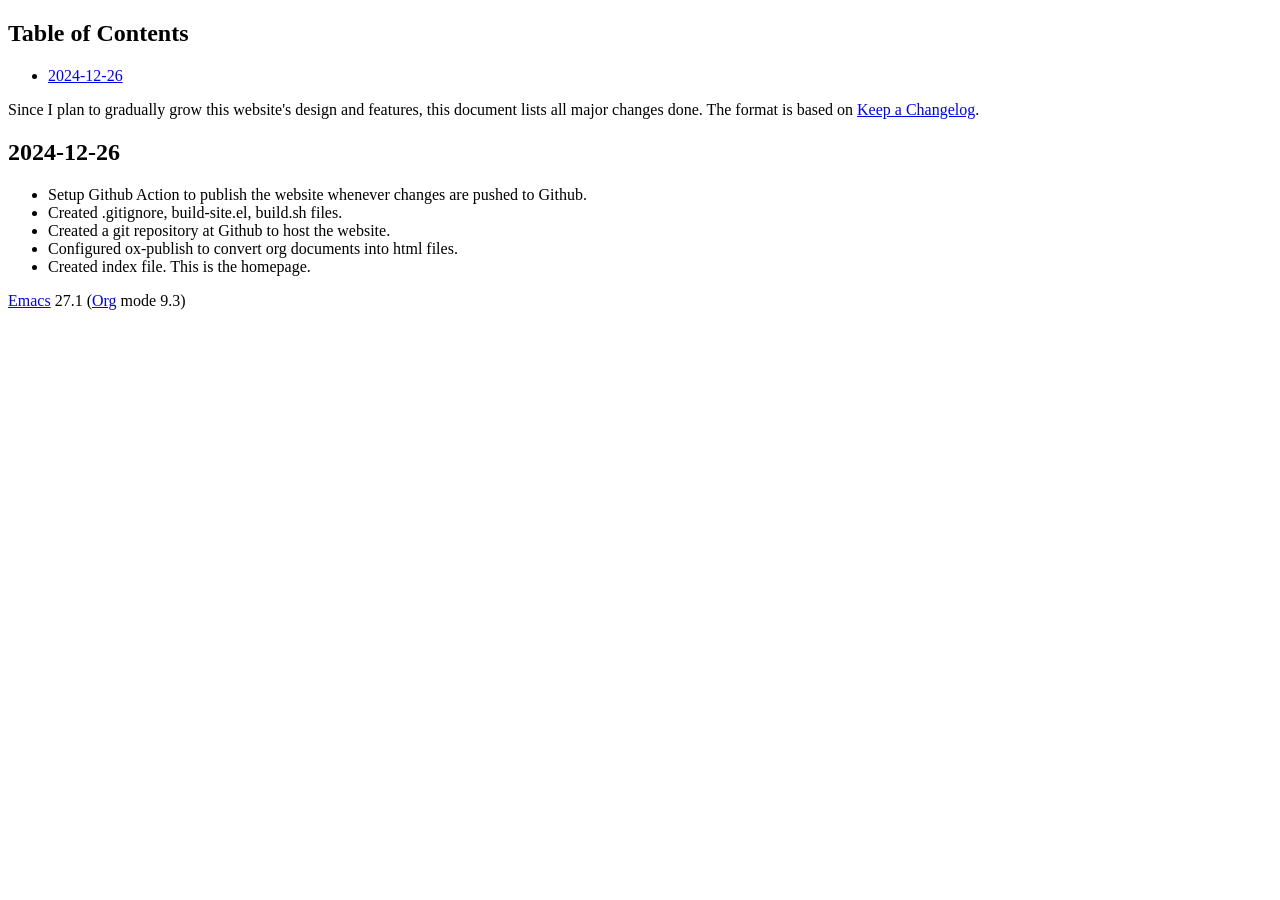
==== changelog.html @ 6bccfcea "Deploying to gh-pages from @ indersen/indersen.github.io@fc3bd8e1f8029aa47ef9db8e1922f988f8a9de98 🚀" ====
<?xml version="1.0" encoding="utf-8"?>
<!DOCTYPE html PUBLIC "-//W3C//DTD XHTML 1.0 Strict//EN"
"http://www.w3.org/TR/xhtml1/DTD/xhtml1-strict.dtd">
<html xmlns="http://www.w3.org/1999/xhtml" lang="en" xml:lang="en">
<head>
<meta http-equiv="Content-Type" content="text/html;charset=utf-8" />
<meta name="viewport" content="width=device-width, initial-scale=1" />
<title>&lrm;</title>
<meta name="generator" content="Org mode" />
</head>
<body>
<div id="content">
<div id="table-of-contents">
<h2>Table of Contents</h2>
<div id="text-table-of-contents">
<ul>
<li><a href="#org8bebf7e">2024-12-26</a></li>
</ul>
</div>
</div>
<p>
Since I plan to gradually grow this website's design and features, this document lists all major changes done. The format is based on <a href="https://keepachangelog.com/en/1.1.0/">Keep a Changelog</a>.
</p>

<div id="outline-container-org8bebf7e" class="outline-2">
<h2 id="org8bebf7e">2024-12-26</h2>
<div class="outline-text-2" id="text-org8bebf7e">
<ul class="org-ul">
<li>Setup Github Action to publish the website whenever changes are pushed to Github.</li>
<li>Created .gitignore, build-site.el, build.sh files.</li>
<li>Created a git repository at Github to host the website.</li>
<li>Configured ox-publish to convert org documents into html files.</li>
<li>Created index file. This is the homepage.</li>
</ul>
</div>
</div>
</div>
<div id="postamble" class="status">
<p class="creator"><a href="https://www.gnu.org/software/emacs/">Emacs</a> 27.1 (<a href="https://orgmode.org">Org</a> mode 9.3)</p>
</div>
</body>
</html>
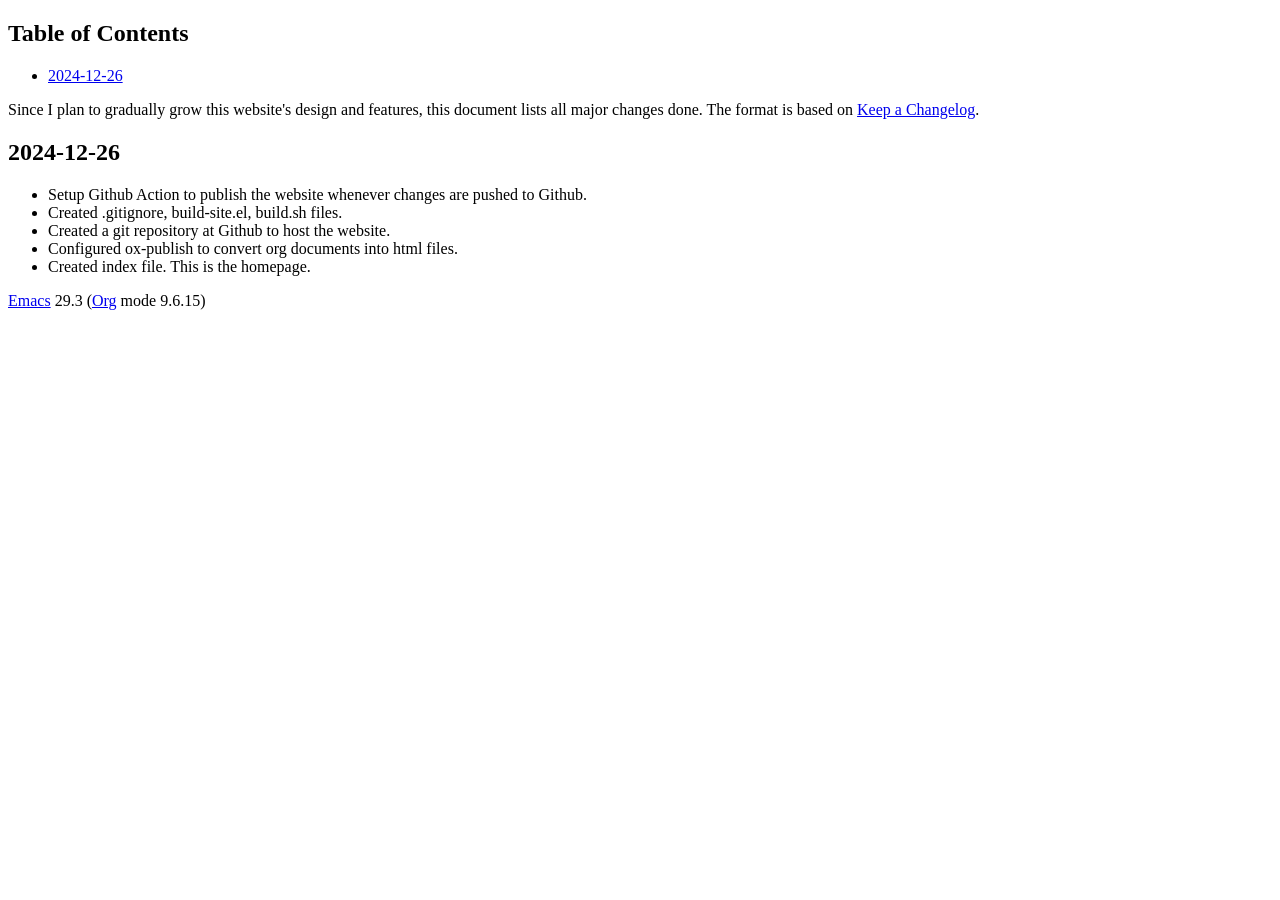
==== commit 05830289: "Deploying to gh-pages from @ indersen/indersen.github.io@563b276b4f107ef0177e2a74f0772033485f484f 🚀" ====
--- a/changelog.html
+++ b/changelog.html
@@ -6,15 +6,15 @@
 <meta http-equiv="Content-Type" content="text/html;charset=utf-8" />
 <meta name="viewport" content="width=device-width, initial-scale=1" />
 <title>&lrm;</title>
-<meta name="generator" content="Org mode" />
+<meta name="generator" content="Org Mode" />
 </head>
 <body>
-<div id="content">
-<div id="table-of-contents">
+<div id="content" class="content">
+<div id="table-of-contents" role="doc-toc">
 <h2>Table of Contents</h2>
-<div id="text-table-of-contents">
+<div id="text-table-of-contents" role="doc-toc">
 <ul>
-<li><a href="#org8bebf7e">2024-12-26</a></li>
+<li><a href="#orgedb59e1">2024-12-26</a></li>
 </ul>
 </div>
 </div>
@@ -22,9 +22,9 @@
 Since I plan to gradually grow this website's design and features, this document lists all major changes done. The format is based on <a href="https://keepachangelog.com/en/1.1.0/">Keep a Changelog</a>.
 </p>
 
-<div id="outline-container-org8bebf7e" class="outline-2">
-<h2 id="org8bebf7e">2024-12-26</h2>
-<div class="outline-text-2" id="text-org8bebf7e">
+<div id="outline-container-orgedb59e1" class="outline-2">
+<h2 id="orgedb59e1">2024-12-26</h2>
+<div class="outline-text-2" id="text-orgedb59e1">
 <ul class="org-ul">
 <li>Setup Github Action to publish the website whenever changes are pushed to Github.</li>
 <li>Created .gitignore, build-site.el, build.sh files.</li>
@@ -36,7 +36,7 @@
 </div>
 </div>
 <div id="postamble" class="status">
-<p class="creator"><a href="https://www.gnu.org/software/emacs/">Emacs</a> 27.1 (<a href="https://orgmode.org">Org</a> mode 9.3)</p>
+<p class="creator"><a href="https://www.gnu.org/software/emacs/">Emacs</a> 29.3 (<a href="https://orgmode.org">Org</a> mode 9.6.15)</p>
 </div>
 </body>
 </html>
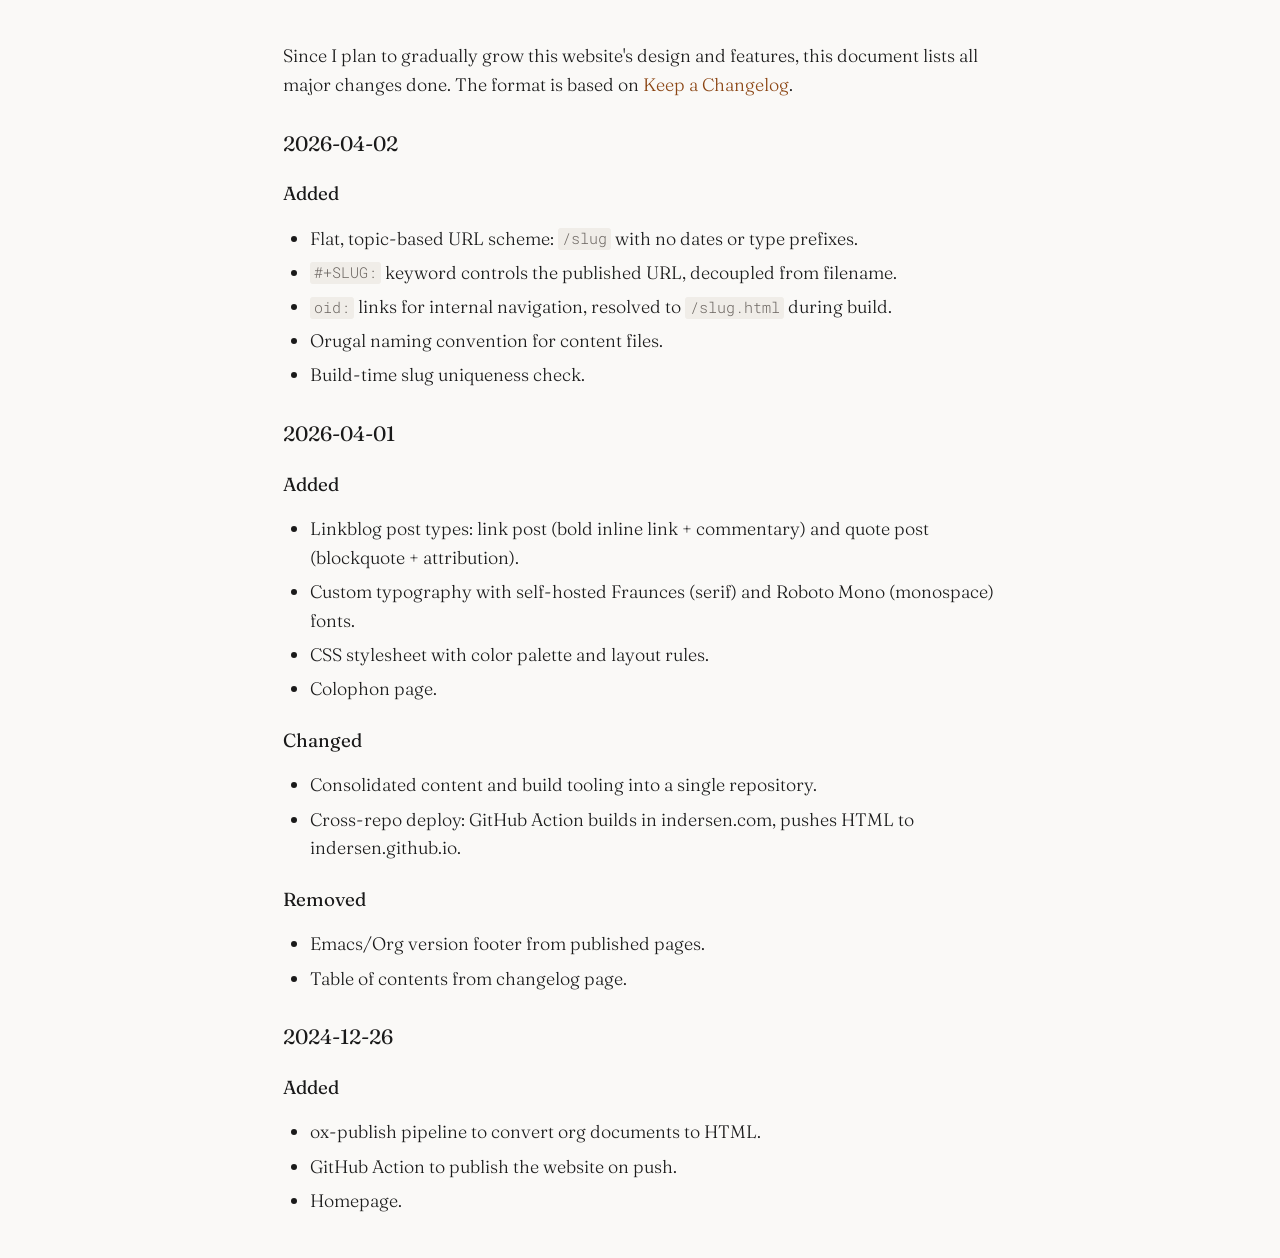
==== commit 8a6c94ce: "Deploying to main from @ indersen/indersen.com@5a6ba554e098a282bec2eed0ff6fa788f8770506 🚀" ====
--- a/changelog.html
+++ b/changelog.html
@@ -7,36 +7,82 @@
 <meta name="viewport" content="width=device-width, initial-scale=1" />
 <title>&lrm;</title>
 <meta name="generator" content="Org Mode" />
+<link rel="stylesheet" href="/css/style.css">
 </head>
 <body>
 <div id="content" class="content">
-<div id="table-of-contents" role="doc-toc">
-<h2>Table of Contents</h2>
-<div id="text-table-of-contents" role="doc-toc">
-<ul>
-<li><a href="#orgedb59e1">2024-12-26</a></li>
-</ul>
-</div>
-</div>
 <p>
 Since I plan to gradually grow this website's design and features, this document lists all major changes done. The format is based on <a href="https://keepachangelog.com/en/1.1.0/">Keep a Changelog</a>.
 </p>
 
-<div id="outline-container-orgedb59e1" class="outline-2">
-<h2 id="orgedb59e1">2024-12-26</h2>
-<div class="outline-text-2" id="text-orgedb59e1">
+<div id="outline-container-orgcb204a8" class="outline-2">
+<h2 id="orgcb204a8">2026-04-02</h2>
+<div class="outline-text-2" id="text-orgcb204a8">
+</div>
+<div id="outline-container-org74ca805" class="outline-3">
+<h3 id="org74ca805">Added</h3>
+<div class="outline-text-3" id="text-org74ca805">
 <ul class="org-ul">
-<li>Setup Github Action to publish the website whenever changes are pushed to Github.</li>
-<li>Created .gitignore, build-site.el, build.sh files.</li>
-<li>Created a git repository at Github to host the website.</li>
-<li>Configured ox-publish to convert org documents into html files.</li>
-<li>Created index file. This is the homepage.</li>
+<li>Flat, topic-based URL scheme: <code>/slug</code> with no dates or type prefixes.</li>
+<li><code>#+SLUG:</code> keyword controls the published URL, decoupled from filename.</li>
+<li><code>oid:</code> links for internal navigation, resolved to <code>/slug.html</code> during build.</li>
+<li>Orugal naming convention for content files.</li>
+<li>Build-time slug uniqueness check.</li>
 </ul>
 </div>
 </div>
 </div>
-<div id="postamble" class="status">
-<p class="creator"><a href="https://www.gnu.org/software/emacs/">Emacs</a> 29.3 (<a href="https://orgmode.org">Org</a> mode 9.6.15)</p>
+
+<div id="outline-container-org8ac82d3" class="outline-2">
+<h2 id="org8ac82d3">2026-04-01</h2>
+<div class="outline-text-2" id="text-org8ac82d3">
+</div>
+<div id="outline-container-orgb3155ad" class="outline-3">
+<h3 id="orgb3155ad">Added</h3>
+<div class="outline-text-3" id="text-orgb3155ad">
+<ul class="org-ul">
+<li>Linkblog post types: link post (bold inline link + commentary) and quote post (blockquote + attribution).</li>
+<li>Custom typography with self-hosted Fraunces (serif) and Roboto Mono (monospace) fonts.</li>
+<li>CSS stylesheet with color palette and layout rules.</li>
+<li>Colophon page.</li>
+</ul>
+</div>
+</div>
+<div id="outline-container-org1caa9a8" class="outline-3">
+<h3 id="org1caa9a8">Changed</h3>
+<div class="outline-text-3" id="text-org1caa9a8">
+<ul class="org-ul">
+<li>Consolidated content and build tooling into a single repository.</li>
+<li>Cross-repo deploy: GitHub Action builds in indersen.com, pushes HTML to indersen.github.io.</li>
+</ul>
+</div>
+</div>
+<div id="outline-container-org630e83c" class="outline-3">
+<h3 id="org630e83c">Removed</h3>
+<div class="outline-text-3" id="text-org630e83c">
+<ul class="org-ul">
+<li>Emacs/Org version footer from published pages.</li>
+<li>Table of contents from changelog page.</li>
+</ul>
+</div>
+</div>
+</div>
+
+<div id="outline-container-orgd4569b0" class="outline-2">
+<h2 id="orgd4569b0">2024-12-26</h2>
+<div class="outline-text-2" id="text-orgd4569b0">
+</div>
+<div id="outline-container-org3de6679" class="outline-3">
+<h3 id="org3de6679">Added</h3>
+<div class="outline-text-3" id="text-org3de6679">
+<ul class="org-ul">
+<li>ox-publish pipeline to convert org documents to HTML.</li>
+<li>GitHub Action to publish the website on push.</li>
+<li>Homepage.</li>
+</ul>
+</div>
+</div>
+</div>
 </div>
 </body>
 </html>
--- a/css/style.css
+++ b/css/style.css
@@ -0,0 +1,252 @@
+/* indersen.com — Typography & Layout
+   Spec: src/typography.org */
+
+/* --- Self-hosted fonts --- */
+@font-face {
+  font-family: 'Fraunces';
+  font-style: normal;
+  font-weight: 300 600;
+  font-display: swap;
+  src: url('/fonts/fraunces-latin-normal.woff2') format('woff2');
+  unicode-range: U+0000-00FF, U+0131, U+0152-0153, U+02BB-02BC, U+02C6, U+02DA, U+02DC, U+0304, U+0308, U+0329, U+2000-206F, U+20AC, U+2122, U+2191, U+2193, U+2212, U+2215, U+FEFF, U+FFFD;
+}
+
+@font-face {
+  font-family: 'Fraunces';
+  font-style: italic;
+  font-weight: 300 400;
+  font-display: swap;
+  src: url('/fonts/fraunces-latin-italic.woff2') format('woff2');
+  unicode-range: U+0000-00FF, U+0131, U+0152-0153, U+02BB-02BC, U+02C6, U+02DA, U+02DC, U+0304, U+0308, U+0329, U+2000-206F, U+20AC, U+2122, U+2191, U+2193, U+2212, U+2215, U+FEFF, U+FFFD;
+}
+
+@font-face {
+  font-family: 'Roboto Mono';
+  font-style: normal;
+  font-weight: 300 700;
+  font-display: swap;
+  src: url('/fonts/roboto-mono-latin-normal.woff2') format('woff2');
+  unicode-range: U+0000-00FF, U+0131, U+0152-0153, U+02BB-02BC, U+02C6, U+02DA, U+02DC, U+0304, U+0308, U+0329, U+2000-206F, U+20AC, U+2122, U+2191, U+2193, U+2212, U+2215, U+FEFF, U+FFFD;
+}
+
+@font-face {
+  font-family: 'Roboto Mono';
+  font-style: italic;
+  font-weight: 300 700;
+  font-display: swap;
+  src: url('/fonts/roboto-mono-latin-italic.woff2') format('woff2');
+  unicode-range: U+0000-00FF, U+0131, U+0152-0153, U+02BB-02BC, U+02C6, U+02DA, U+02DC, U+0304, U+0308, U+0329, U+2000-206F, U+20AC, U+2122, U+2191, U+2193, U+2212, U+2215, U+FEFF, U+FFFD;
+}
+
+/* --- Color variables --- */
+:root {
+  --color-default: #1a1a1a;
+  --color-strong: #1a1a1a;
+  --color-faded: #6b6560;
+  --color-salient: #8b4513;
+  --color-popout: #c05020;
+  --color-subtle: #f0ede8;
+  --color-critical-fg: #ffffff;
+  --color-critical-bg: #c0392b;
+  --color-bg: #faf9f7;
+  --spacing-rule: 1.5em;
+}
+
+/* --- Base --- */
+html {
+  font-size: 18px;
+}
+
+body {
+  font-family: 'Fraunces', Georgia, serif;
+  font-weight: 300;
+  line-height: 1.6;
+  color: var(--color-default);
+  background: var(--color-bg);
+  margin: 0;
+  padding: 0;
+}
+
+/* --- Layout --- */
+#content, #postamble {
+  max-width: 65ch;
+  margin: 0 auto;
+  padding: 24px;
+}
+
+/* --- Headings --- */
+h1, .title {
+  font-size: 1.5rem;
+  font-weight: 600;
+  line-height: 1.25;
+  color: var(--color-strong);
+  margin-top: 1.5em;
+  margin-bottom: 0.5em;
+}
+
+h2 {
+  font-size: 1.15rem;
+  font-weight: 400;
+  line-height: 1.3;
+  color: var(--color-strong);
+  margin-top: 1.5em;
+  margin-bottom: 0.4em;
+}
+
+h3 {
+  font-size: 1.05rem;
+  font-weight: 400;
+  line-height: 1.3;
+  color: var(--color-strong);
+  margin-top: 1.3em;
+  margin-bottom: 0.3em;
+}
+
+h4, h5, h6 {
+  font-size: 1rem;
+  font-weight: 400;
+  line-height: 1.3;
+  color: var(--color-strong);
+}
+
+/* --- Body text --- */
+p, li, dd, dt {
+  font-size: 1rem;
+  line-height: 1.6;
+}
+
+/* --- Links --- */
+a {
+  color: var(--color-salient);
+  font-weight: 300;
+  text-decoration: none;
+}
+
+a:hover {
+  text-decoration: underline;
+}
+
+/* --- Secondary / faded text --- */
+.subtitle, .timestamp, .tag, #postamble, .footref, .footpara {
+  font-size: 0.85rem;
+  color: var(--color-faded);
+  font-weight: 300;
+}
+
+/* --- Code --- */
+code, .org-src-container pre {
+  font-family: 'Roboto Mono', monospace;
+  font-size: 0.82rem;
+  color: var(--color-faded);
+  background: var(--color-subtle);
+}
+
+code {
+  font-size: 0.82em;
+  padding: 0.1em 0.3em;
+  border-radius: 3px;
+}
+
+.org-src-container pre, pre.example {
+  font-family: 'Roboto Mono', monospace;
+  font-size: 0.82rem;
+  line-height: 1.5;
+  color: var(--color-faded);
+  background: var(--color-subtle);
+  padding: 1em;
+  border-radius: 4px;
+  overflow-x: auto;
+  border: none;
+}
+
+/* --- Blockquotes --- */
+blockquote {
+  border-left: 3px solid var(--color-subtle);
+  margin: 1.2em 0;
+  padding: 0.4em 1em;
+  color: var(--color-faded);
+  font-weight: 300;
+}
+
+blockquote p {
+  margin: 0.4em 0;
+}
+
+/* --- Tables --- */
+table {
+  border-collapse: collapse;
+  margin: 1em 0;
+  font-size: 0.9rem;
+}
+
+th, td {
+  padding: 0.4em 0.8em;
+  border: 1px solid var(--color-subtle);
+  text-align: left;
+}
+
+th {
+  font-weight: 400;
+  color: var(--color-strong);
+  background: var(--color-subtle);
+}
+
+/* --- Table of contents --- */
+#table-of-contents {
+  font-size: 0.9rem;
+  margin: 1.5em 0;
+}
+
+#table-of-contents h2 {
+  font-size: 1rem;
+}
+
+/* --- Postamble (footer) --- */
+#postamble {
+  margin-top: 3em;
+  padding-top: 1em;
+  border-top: 1px solid var(--color-subtle);
+}
+
+/* --- Lists --- */
+ul, ol {
+  padding-left: 1.5em;
+}
+
+li {
+  margin-bottom: 0.3em;
+}
+
+/* --- Images --- */
+img {
+  max-width: 100%;
+  height: auto;
+}
+
+/* --- Post footer (linkblog timestamp) --- */
+.post-footer {
+  margin-top: var(--spacing-rule);
+  padding-top: var(--spacing-rule);
+  border-top: 1px solid var(--color-subtle);
+  font-size: 0.85rem;
+  color: var(--color-faded);
+}
+
+.post-footer p {
+  margin: 0;
+}
+
+/* --- Mobile --- */
+@media (max-width: 600px) {
+  html {
+    font-size: 16px;
+  }
+
+  h1, .title {
+    font-size: 1.3rem;
+  }
+
+  #content, #postamble {
+    padding: 16px;
+  }
+}
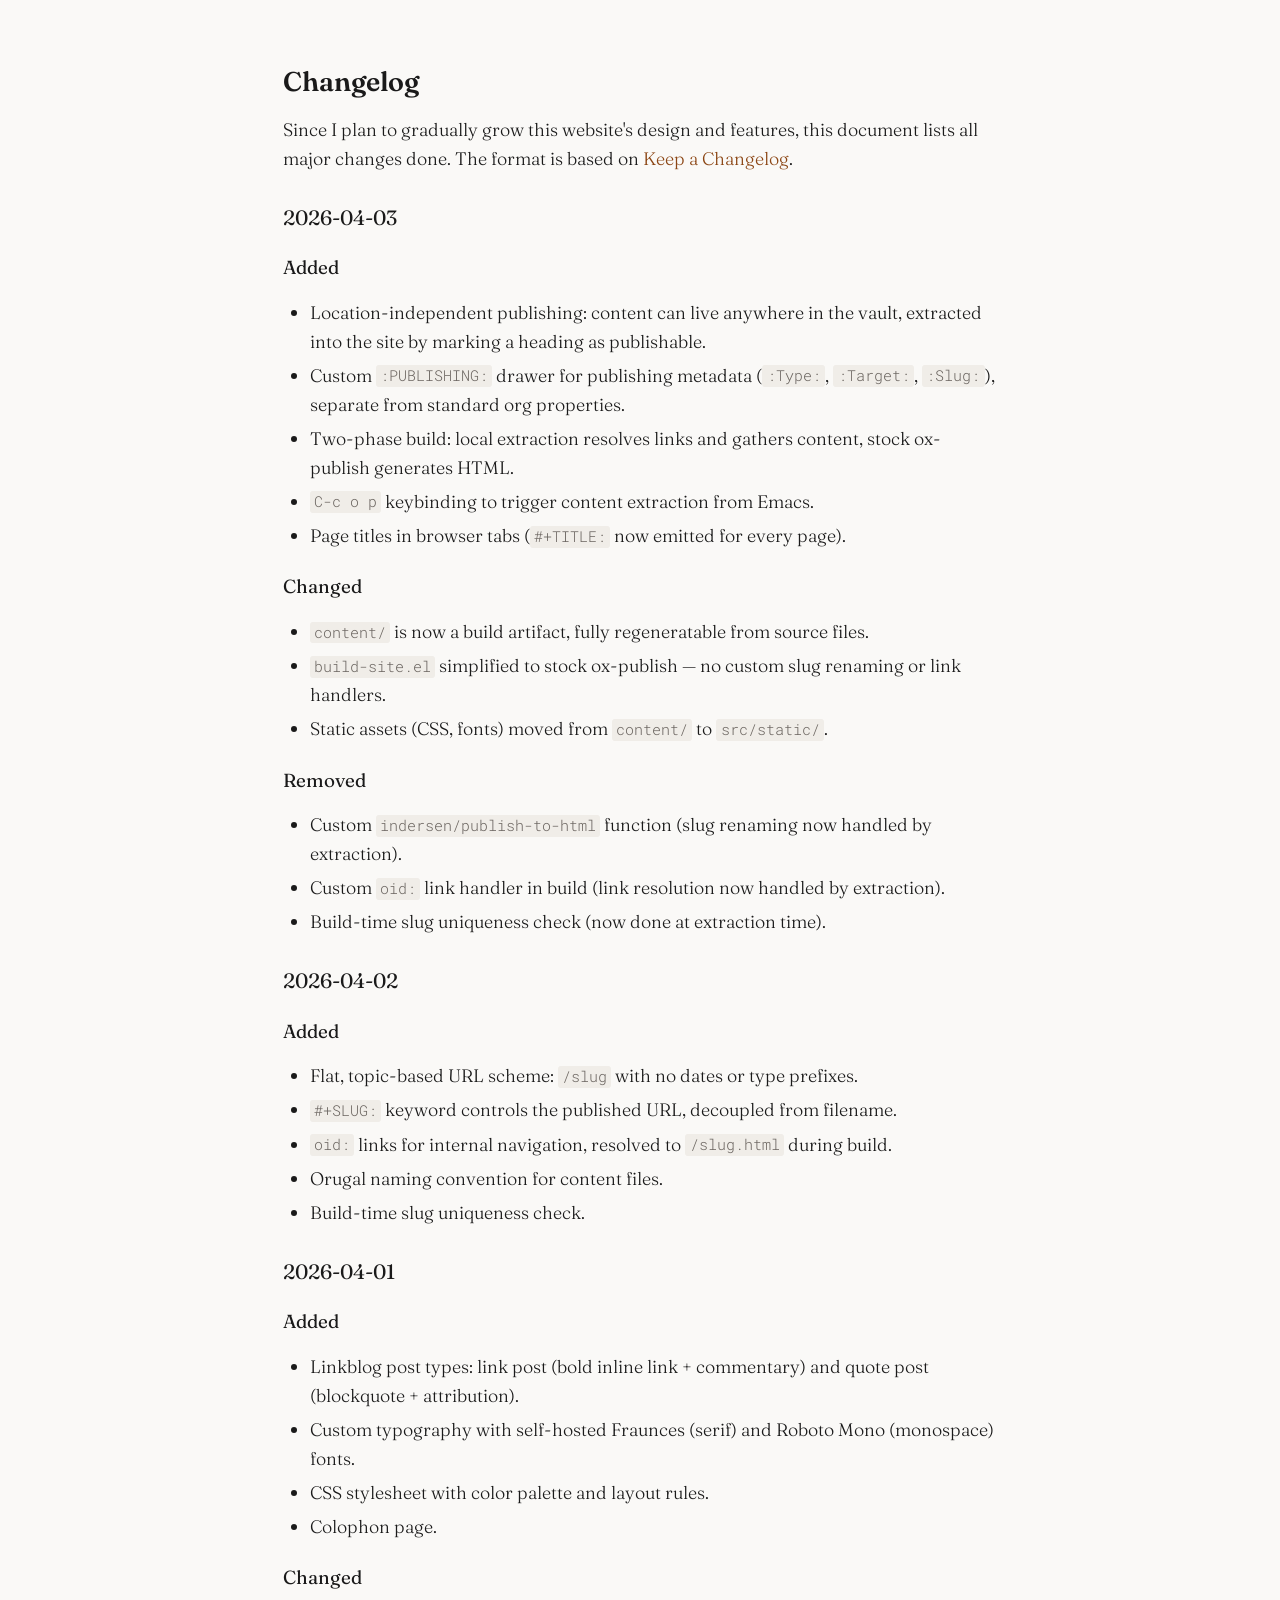
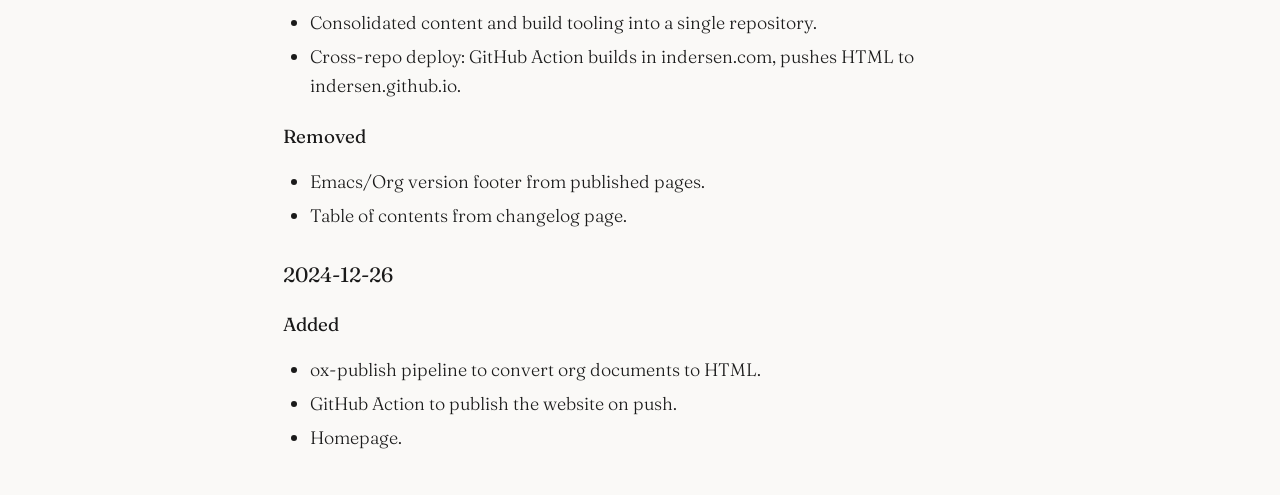
==== commit 7775d225: "Deploying to main from @ indersen/indersen.com@1429768982b5167ebc40cea77718150b97010e03 🚀" ====
--- a/changelog.html
+++ b/changelog.html
@@ -5,23 +5,62 @@
 <head>
 <meta http-equiv="Content-Type" content="text/html;charset=utf-8" />
 <meta name="viewport" content="width=device-width, initial-scale=1" />
-<title>&lrm;</title>
+<title>Changelog</title>
 <meta name="generator" content="Org Mode" />
 <link rel="stylesheet" href="/css/style.css">
 </head>
 <body>
 <div id="content" class="content">
+<h1 class="title">Changelog</h1>
 <p>
 Since I plan to gradually grow this website's design and features, this document lists all major changes done. The format is based on <a href="https://keepachangelog.com/en/1.1.0/">Keep a Changelog</a>.
 </p>
 
-<div id="outline-container-orgcb204a8" class="outline-2">
-<h2 id="orgcb204a8">2026-04-02</h2>
-<div class="outline-text-2" id="text-orgcb204a8">
+<div id="outline-container-org7e2fa8f" class="outline-2">
+<h2 id="org7e2fa8f">2026-04-03</h2>
+<div class="outline-text-2" id="text-org7e2fa8f">
 </div>
-<div id="outline-container-org74ca805" class="outline-3">
-<h3 id="org74ca805">Added</h3>
-<div class="outline-text-3" id="text-org74ca805">
+<div id="outline-container-org71f90a2" class="outline-3">
+<h3 id="org71f90a2">Added</h3>
+<div class="outline-text-3" id="text-org71f90a2">
+<ul class="org-ul">
+<li>Location-independent publishing: content can live anywhere in the vault, extracted into the site by marking a heading as publishable.</li>
+<li>Custom <code>:PUBLISHING:</code> drawer for publishing metadata (<code>:Type:</code>, <code>:Target:</code>, <code>:Slug:</code>), separate from standard org properties.</li>
+<li>Two-phase build: local extraction resolves links and gathers content, stock ox-publish generates HTML.</li>
+<li><code>C-c o p</code> keybinding to trigger content extraction from Emacs.</li>
+<li>Page titles in browser tabs (<code>#+TITLE:</code> now emitted for every page).</li>
+</ul>
+</div>
+</div>
+<div id="outline-container-org9664738" class="outline-3">
+<h3 id="org9664738">Changed</h3>
+<div class="outline-text-3" id="text-org9664738">
+<ul class="org-ul">
+<li><code>content/</code> is now a build artifact, fully regeneratable from source files.</li>
+<li><code>build-site.el</code> simplified to stock ox-publish &#x2014; no custom slug renaming or link handlers.</li>
+<li>Static assets (CSS, fonts) moved from <code>content/</code> to <code>src/static/</code>.</li>
+</ul>
+</div>
+</div>
+<div id="outline-container-org204519e" class="outline-3">
+<h3 id="org204519e">Removed</h3>
+<div class="outline-text-3" id="text-org204519e">
+<ul class="org-ul">
+<li>Custom <code>indersen/publish-to-html</code> function (slug renaming now handled by extraction).</li>
+<li>Custom <code>oid:</code> link handler in build (link resolution now handled by extraction).</li>
+<li>Build-time slug uniqueness check (now done at extraction time).</li>
+</ul>
+</div>
+</div>
+</div>
+
+<div id="outline-container-orga6b5bd9" class="outline-2">
+<h2 id="orga6b5bd9">2026-04-02</h2>
+<div class="outline-text-2" id="text-orga6b5bd9">
+</div>
+<div id="outline-container-org31fea89" class="outline-3">
+<h3 id="org31fea89">Added</h3>
+<div class="outline-text-3" id="text-org31fea89">
 <ul class="org-ul">
 <li>Flat, topic-based URL scheme: <code>/slug</code> with no dates or type prefixes.</li>
 <li><code>#+SLUG:</code> keyword controls the published URL, decoupled from filename.</li>
@@ -33,13 +72,13 @@
 </div>
 </div>
 
-<div id="outline-container-org8ac82d3" class="outline-2">
-<h2 id="org8ac82d3">2026-04-01</h2>
-<div class="outline-text-2" id="text-org8ac82d3">
+<div id="outline-container-org1ca4ef2" class="outline-2">
+<h2 id="org1ca4ef2">2026-04-01</h2>
+<div class="outline-text-2" id="text-org1ca4ef2">
 </div>
-<div id="outline-container-orgb3155ad" class="outline-3">
-<h3 id="orgb3155ad">Added</h3>
-<div class="outline-text-3" id="text-orgb3155ad">
+<div id="outline-container-org0bdecd6" class="outline-3">
+<h3 id="org0bdecd6">Added</h3>
+<div class="outline-text-3" id="text-org0bdecd6">
 <ul class="org-ul">
 <li>Linkblog post types: link post (bold inline link + commentary) and quote post (blockquote + attribution).</li>
 <li>Custom typography with self-hosted Fraunces (serif) and Roboto Mono (monospace) fonts.</li>
@@ -48,18 +87,18 @@
 </ul>
 </div>
 </div>
-<div id="outline-container-org1caa9a8" class="outline-3">
-<h3 id="org1caa9a8">Changed</h3>
-<div class="outline-text-3" id="text-org1caa9a8">
+<div id="outline-container-orgcf306fe" class="outline-3">
+<h3 id="orgcf306fe">Changed</h3>
+<div class="outline-text-3" id="text-orgcf306fe">
 <ul class="org-ul">
 <li>Consolidated content and build tooling into a single repository.</li>
 <li>Cross-repo deploy: GitHub Action builds in indersen.com, pushes HTML to indersen.github.io.</li>
 </ul>
 </div>
 </div>
-<div id="outline-container-org630e83c" class="outline-3">
-<h3 id="org630e83c">Removed</h3>
-<div class="outline-text-3" id="text-org630e83c">
+<div id="outline-container-org126d984" class="outline-3">
+<h3 id="org126d984">Removed</h3>
+<div class="outline-text-3" id="text-org126d984">
 <ul class="org-ul">
 <li>Emacs/Org version footer from published pages.</li>
 <li>Table of contents from changelog page.</li>
@@ -68,13 +107,13 @@
 </div>
 </div>
 
-<div id="outline-container-orgd4569b0" class="outline-2">
-<h2 id="orgd4569b0">2024-12-26</h2>
-<div class="outline-text-2" id="text-orgd4569b0">
+<div id="outline-container-orgfcf3239" class="outline-2">
+<h2 id="orgfcf3239">2024-12-26</h2>
+<div class="outline-text-2" id="text-orgfcf3239">
 </div>
-<div id="outline-container-org3de6679" class="outline-3">
-<h3 id="org3de6679">Added</h3>
-<div class="outline-text-3" id="text-org3de6679">
+<div id="outline-container-org660f10c" class="outline-3">
+<h3 id="org660f10c">Added</h3>
+<div class="outline-text-3" id="text-org660f10c">
 <ul class="org-ul">
 <li>ox-publish pipeline to convert org documents to HTML.</li>
 <li>GitHub Action to publish the website on push.</li>
